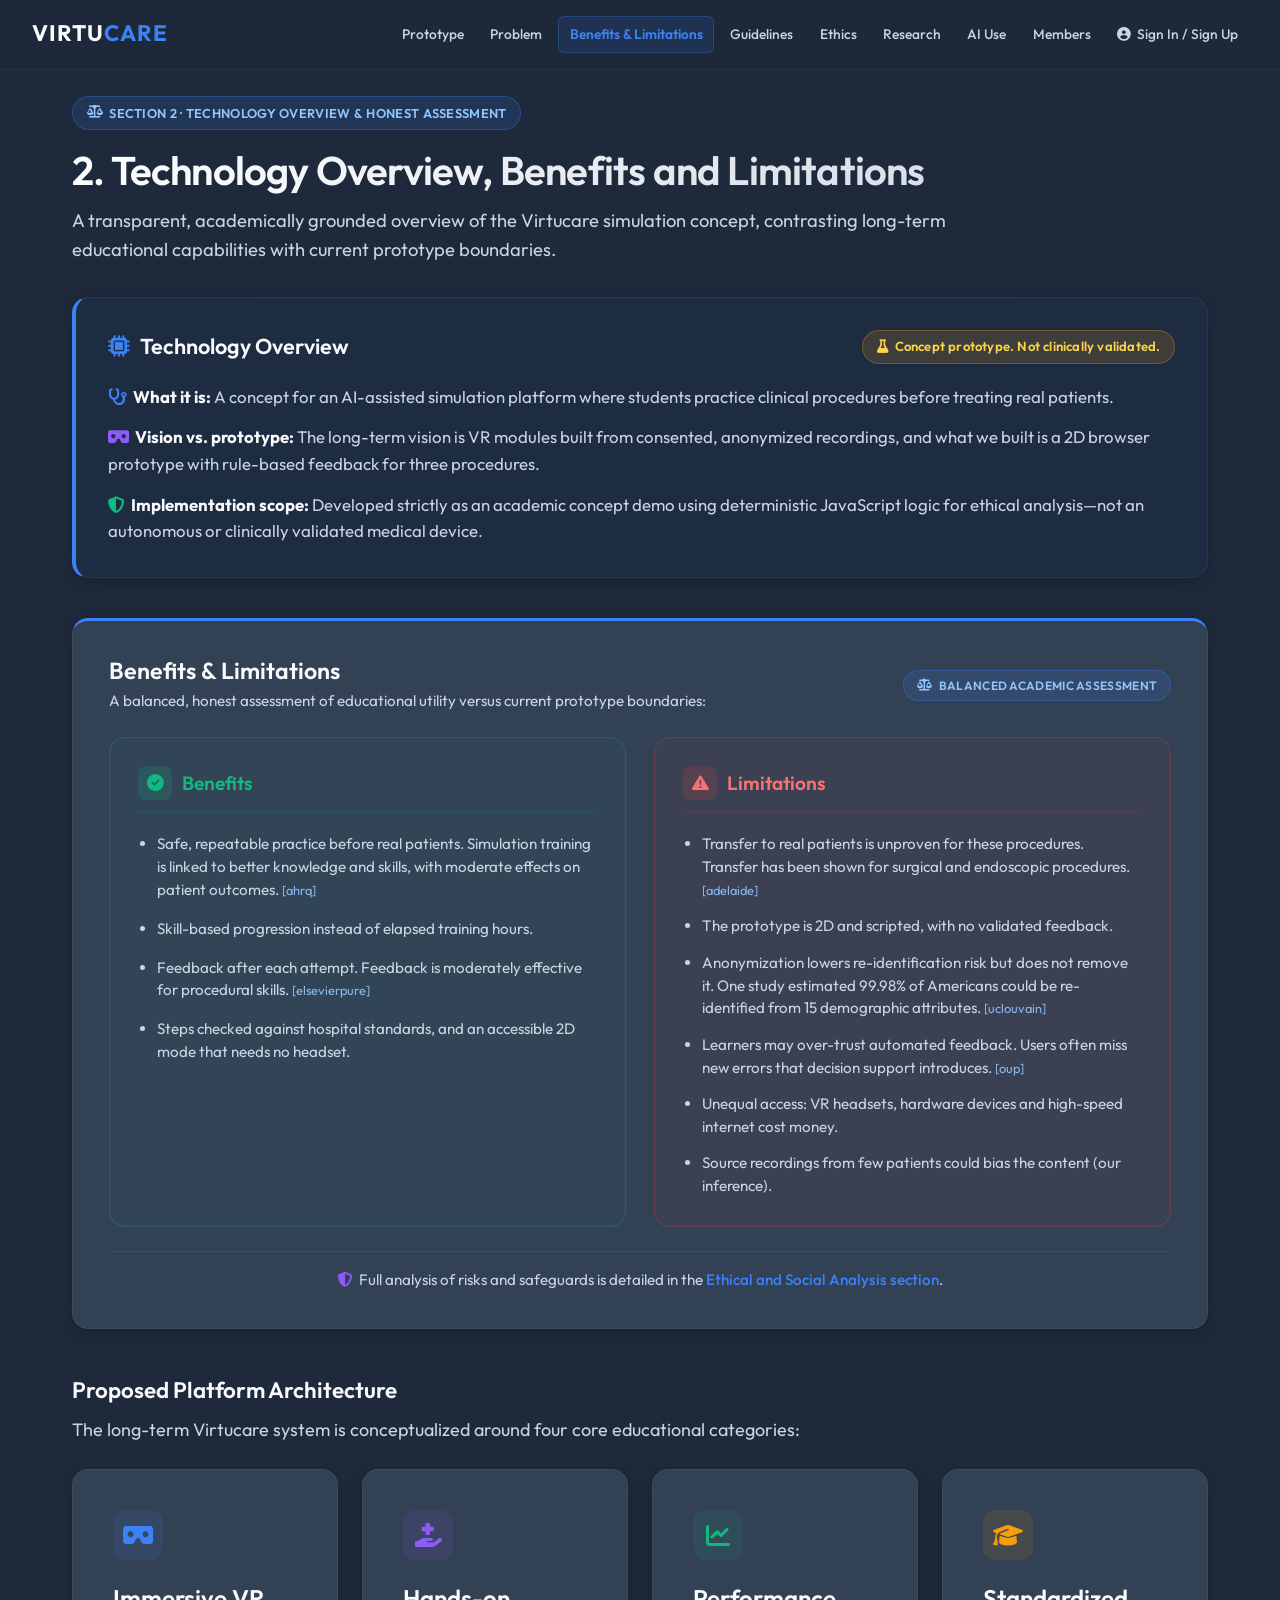
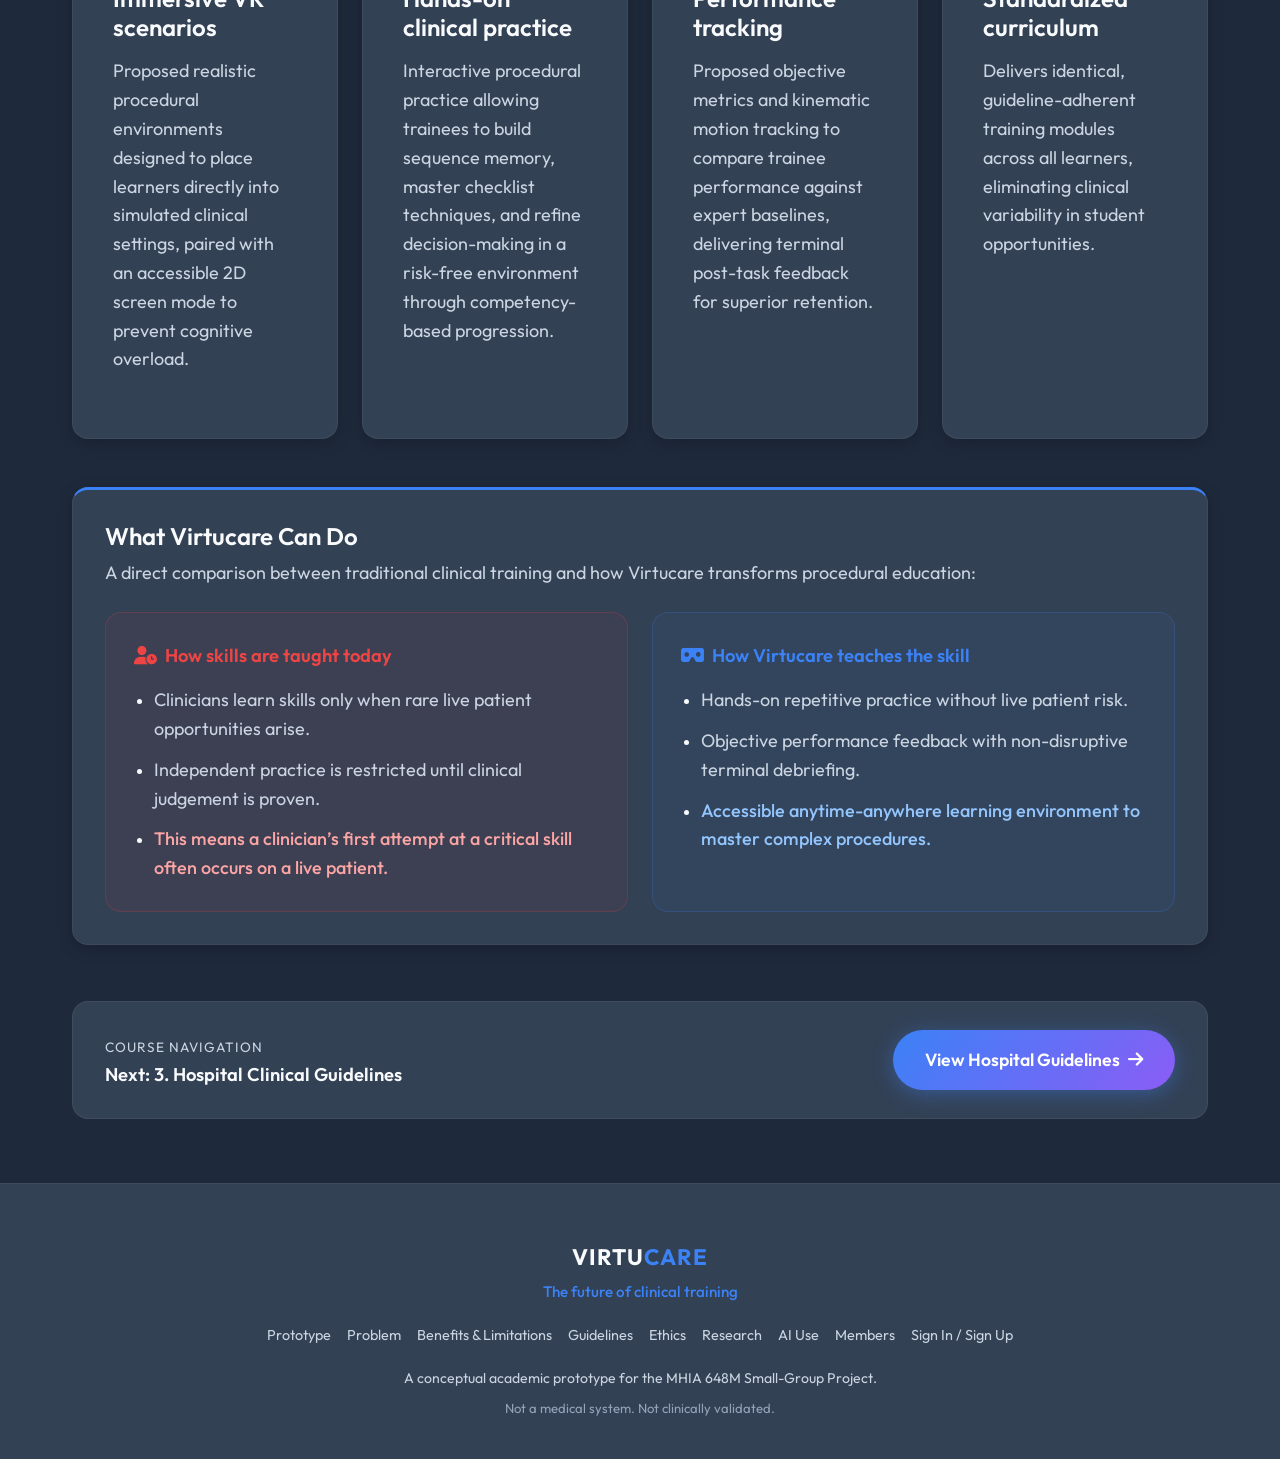
==== pages/benefits-limitations.html @ fcf89110 "update menu bar" ====
<!DOCTYPE html>
<html lang="en">
<head>
  <meta charset="utf-8">
  <meta name="viewport" content="width=device-width, initial-scale=1">
  <title>Benefits and Limitations | Virtucare</title>
  <meta name="description" content="A balanced, specific, and honest assessment of Virtucare's technology overview, benefits, and prototype limitations.">
  <link href="https://fonts.googleapis.com/css2?family=Outfit:wght@300;400;500;600;700&display=swap" rel="stylesheet">
  <link rel="stylesheet" href="https://cdnjs.cloudflare.com/ajax/libs/font-awesome/6.4.0/css/all.min.css">
  <link rel="stylesheet" href="../assets/css/premium.css">
  <link rel="stylesheet" href="../assets/css/app.css">
  <link rel="icon" type="image/svg+xml" href="../assets/img/favicon.svg">
</head>
<body data-page="benefits-limitations">
  <header id="site-header"></header>

  <main id="main">
    <div class="container section" style="padding-top: 6rem; min-height: 80vh;">
      <div style="margin-bottom: 2rem;">
        <span class="research-badge research-badge-blue" style="font-size: 0.8rem; padding: 0.35rem 0.85rem; margin-bottom: 1rem; display: inline-flex; align-items: center; gap: 0.4rem;">
          <i class="fas fa-balance-scale"></i> Section 2 · Technology Overview &amp; Honest Assessment
        </span>
        <h1 style="font-size: 2.5rem; margin-bottom: 0.75rem;">2. Technology Overview, Benefits and Limitations</h1>
        <p class="lede" style="color: var(--text-muted); font-size: 1.15rem; max-width: 900px; line-height: 1.6;">
          A transparent, academically grounded overview of the Virtucare simulation concept, contrasting long-term educational capabilities with current prototype boundaries.
        </p>
      </div>

      <!-- Technology Overview & Prototype Scope -->
      <div class="card" style="margin-bottom: 2.5rem; border-left: 4px solid var(--primary); background: rgba(59, 130, 246, 0.04); padding: 2rem;">
        <div style="display: flex; align-items: center; justify-content: space-between; flex-wrap: wrap; gap: 1rem; margin-bottom: 1.25rem;">
          <h3 style="margin: 0; font-size: 1.35rem; color: var(--text-main); display: flex; align-items: center; gap: 0.6rem;">
            <i class="fas fa-microchip" style="color: var(--primary);"></i> Technology Overview
          </h3>
          <span class="research-badge research-badge-amber" style="font-size: 0.82rem; padding: 0.35rem 0.85rem; text-transform: none; letter-spacing: 0.2px;">
            <i class="fas fa-flask"></i> Concept prototype. Not clinically validated.
          </span>
        </div>
        <div style="display: flex; flex-direction: column; gap: 0.85rem;">
          <p style="margin: 0; font-size: 1.05rem; line-height: 1.6;">
            <strong style="color: var(--text-main);"><i class="fas fa-stethoscope" style="color: var(--primary); margin-right: 0.4rem;"></i>What it is:</strong> A concept for an AI-assisted simulation platform where students practice clinical procedures before treating real patients.
          </p>
          <p style="margin: 0; font-size: 1.05rem; line-height: 1.6;">
            <strong style="color: var(--text-main);"><i class="fas fa-vr-cardboard" style="color: var(--secondary); margin-right: 0.4rem;"></i>Vision vs. prototype:</strong> The long-term vision is VR modules built from consented, anonymized recordings, and what we built is a 2D browser prototype with rule-based feedback for three procedures.
          </p>
          <p style="margin: 0; font-size: 1.05rem; line-height: 1.6;">
            <strong style="color: var(--text-main);"><i class="fas fa-shield-alt" style="color: var(--accent); margin-right: 0.4rem;"></i>Implementation scope:</strong> Developed strictly as an academic concept demo using deterministic JavaScript logic for ethical analysis—not an autonomous or clinically validated medical device.
          </p>
        </div>
      </div>

      <!-- Compact Benefits and Limitations Block -->
      <div id="proposal" class="card" style="margin-bottom: 3rem; border-top: 3px solid var(--primary); padding: 2.25rem;">
        <div style="display: flex; align-items: center; justify-content: space-between; flex-wrap: wrap; gap: 0.75rem; margin-bottom: 1.5rem;">
          <div>
            <h3 style="margin-bottom: 0.25rem; font-size: 1.45rem;">Benefits &amp; Limitations</h3>
            <p style="margin: 0; font-size: 0.95rem; color: var(--text-muted);">
              A balanced, honest assessment of educational utility versus current prototype boundaries:
            </p>
          </div>
          <span class="research-badge research-badge-blue" style="font-size: 0.75rem;">
            <i class="fas fa-balance-scale"></i> Balanced Academic Assessment
          </span>
        </div>

        <div class="grid-2" style="gap: 1.75rem; align-items: stretch;">
          <!-- Card A: Benefits (4 items) -->
          <div class="card" style="background: rgba(16, 185, 129, 0.04); border: 1px solid rgba(16, 185, 129, 0.25); border-radius: var(--radius); padding: 1.75rem; display: flex; flex-direction: column; justify-content: flex-start; height: 100%; box-shadow: none;">
            <div style="display: flex; align-items: center; gap: 0.6rem; margin-bottom: 1.25rem; border-bottom: 1px solid rgba(16, 185, 129, 0.15); padding-bottom: 0.75rem;">
              <div style="width: 34px; height: 34px; border-radius: 8px; background: rgba(16, 185, 129, 0.15); color: var(--accent); display: flex; align-items: center; justify-content: center; font-size: 1.05rem;">
                <i class="fas fa-check-circle"></i>
              </div>
              <h4 style="color: var(--accent); margin: 0; font-size: 1.2rem; font-weight: 600;">Benefits</h4>
            </div>
            <ul style="padding-left: 1.2rem; margin: 0; display: flex; flex-direction: column; gap: 1rem; flex-grow: 1;">
              <li style="color: var(--text-muted); font-size: 0.95rem; line-height: 1.5;">
                Safe, repeatable practice before real patients. Simulation training is linked to better knowledge and skills, with moderate effects on patient outcomes. <a href="https://psnet.ahrq.gov/issue/technology-enhanced-simulation-health-professions-education-systematic-review-and-meta" target="_blank" rel="noopener" class="source-tag-link" style="font-size: 0.8rem; color: #93c5fd; text-decoration: none !important;">[ahrq]</a>
              </li>
              <li style="color: var(--text-muted); font-size: 0.95rem; line-height: 1.5;">
                Skill-based progression instead of elapsed training hours.
              </li>
              <li style="color: var(--text-muted); font-size: 0.95rem; line-height: 1.5;">
                Feedback after each attempt. Feedback is moderately effective for procedural skills. <a href="https://mayoclinic.elsevierpure.com/en/publications/feedback-for-simulation-based-procedural-skills-training-a-meta-a/" target="_blank" rel="noopener" class="source-tag-link" style="font-size: 0.8rem; color: #93c5fd; text-decoration: none !important;">[elsevierpure]</a>
              </li>
              <li style="color: var(--text-muted); font-size: 0.95rem; line-height: 1.5;">
                Steps checked against hospital standards, and an accessible 2D mode that needs no headset.
              </li>
            </ul>
          </div>

          <!-- Card B: Limitations (6 items) -->
          <div class="card" style="background: rgba(239, 68, 68, 0.04); border: 1px solid rgba(239, 68, 68, 0.25); border-radius: var(--radius); padding: 1.75rem; display: flex; flex-direction: column; justify-content: flex-start; height: 100%; box-shadow: none;">
            <div style="display: flex; align-items: center; gap: 0.6rem; margin-bottom: 1.25rem; border-bottom: 1px solid rgba(239, 68, 68, 0.15); padding-bottom: 0.75rem;">
              <div style="width: 34px; height: 34px; border-radius: 8px; background: rgba(239, 68, 68, 0.15); color: #f87171; display: flex; align-items: center; justify-content: center; font-size: 1.05rem;">
                <i class="fas fa-exclamation-triangle"></i>
              </div>
              <h4 style="color: #f87171; margin: 0; font-size: 1.2rem; font-weight: 600;">Limitations</h4>
            </div>
            <ul style="padding-left: 1.2rem; margin: 0; display: flex; flex-direction: column; gap: 0.85rem; flex-grow: 1;">
              <li style="color: var(--text-muted); font-size: 0.95rem; line-height: 1.5;">
                Transfer to real patients is unproven for these procedures. Transfer has been shown for surgical and endoscopic procedures. <a href="https://digital.library.adelaide.edu.au/dspace/handle/2440/90789" target="_blank" rel="noopener" class="source-tag-link" style="font-size: 0.8rem; color: #93c5fd; text-decoration: none !important;">[adelaide]</a>
              </li>
              <li style="color: var(--text-muted); font-size: 0.95rem; line-height: 1.5;">
                The prototype is 2D and scripted, with no validated feedback.
              </li>
              <li style="color: var(--text-muted); font-size: 0.95rem; line-height: 1.5;">
                Anonymization lowers re-identification risk but does not remove it. One study estimated 99.98% of Americans could be re-identified from 15 demographic attributes. <a href="https://research.dial.uclouvain.be/handle/2078.5/254758" target="_blank" rel="noopener" class="source-tag-link" style="font-size: 0.8rem; color: #93c5fd; text-decoration: none !important;">[uclouvain]</a>
              </li>
              <li style="color: var(--text-muted); font-size: 0.95rem; line-height: 1.5;">
                Learners may over-trust automated feedback. Users often miss new errors that decision support introduces. <a href="https://academic.oup.com/jamia/article/19/1/121/732254" target="_blank" rel="noopener" class="source-tag-link" style="font-size: 0.8rem; color: #93c5fd; text-decoration: none !important;">[oup]</a>
              </li>
              <li style="color: var(--text-muted); font-size: 0.95rem; line-height: 1.5;">
                Unequal access: VR headsets, hardware devices and high-speed internet cost money.
              </li>
              <li style="color: var(--text-muted); font-size: 0.95rem; line-height: 1.5;">
                Source recordings from few patients could bias the content (our inference).
              </li>
            </ul>
          </div>
        </div>

        <div style="text-align: center; margin-top: 1.5rem; padding-top: 1rem; border-top: 1px solid rgba(255,255,255,0.06); font-size: 0.95rem; color: var(--text-muted);">
          <i class="fas fa-shield-alt" style="color: var(--secondary); margin-right: 0.4rem;"></i>Full analysis of risks and safeguards is detailed in the <a href="ethics.html" style="color: var(--primary); text-decoration: none !important; font-weight: 500;">Ethical and Social Analysis section</a>.
        </div>
      </div>

      <!-- Long-term Platform Architecture -->
      <h3 style="margin-bottom: 0.75rem; font-size: 1.4rem;">Proposed Platform Architecture</h3>
      <p style="color: var(--text-muted); margin-bottom: 1.5rem;">The long-term Virtucare system is conceptualized around four core educational categories:</p>

      <div class="grid-4" style="gap: 1.5rem; margin-bottom: 3rem;">
        <div class="card">
          <div class="card-icon" style="color: var(--primary); background: rgba(59, 130, 246, 0.1);"><i class="fas fa-vr-cardboard"></i></div>
          <h3>Immersive VR scenarios</h3>
          <p>Proposed realistic procedural environments designed to place learners directly into simulated clinical settings, paired with an accessible 2D screen mode to prevent cognitive overload.</p>
        </div>
        <div class="card">
          <div class="card-icon" style="color: var(--secondary); background: rgba(139, 92, 246, 0.1);"><i class="fas fa-hand-holding-medical"></i></div>
          <h3>Hands-on clinical practice</h3>
          <p>Interactive procedural practice allowing trainees to build sequence memory, master checklist techniques, and refine decision-making in a risk-free environment through competency-based progression.</p>
        </div>
        <div class="card">
          <div class="card-icon" style="color: var(--accent); background: rgba(16, 185, 129, 0.1);"><i class="fas fa-chart-line"></i></div>
          <h3>Performance tracking</h3>
          <p>Proposed objective metrics and kinematic motion tracking to compare trainee performance against expert baselines, delivering terminal post-task feedback for superior retention.</p>
        </div>
        <div class="card">
          <div class="card-icon" style="color: #f59e0b; background: rgba(245, 158, 11, 0.1);"><i class="fas fa-graduation-cap"></i></div>
          <h3>Standardized curriculum</h3>
          <p>Delivers identical, guideline-adherent training modules across all learners, eliminating clinical variability in student opportunities.</p>
        </div>
      </div>

      <!-- Traditional Training vs. Virtucare Comparison -->
      <div class="card" style="border-top: 3px solid var(--primary); padding: 2rem;">
        <h3 style="margin-bottom: 0.5rem;">What Virtucare Can Do</h3>
        <p style="color: var(--text-muted); margin-bottom: 1.5rem;">A direct comparison between traditional clinical training and how Virtucare transforms procedural education:</p>
        <div class="grid-2" style="gap: 1.5rem;">
          <div style="background: rgba(239, 68, 68, 0.05); padding: 1.75rem; border-radius: var(--radius); border: 1px solid rgba(239, 68, 68, 0.2);">
            <p style="color: var(--danger); font-weight: 600; font-size: 1.15rem; margin-bottom: 1rem;"><i class="fas fa-user-clock" style="margin-right: 0.5rem;"></i>How skills are taught today</p>
            <ul style="padding-left: 1.25rem; display: flex; flex-direction: column; gap: 0.75rem;">
              <li><p style="margin: 0;">Clinicians learn skills only when rare live patient opportunities arise.</p></li>
              <li><p style="margin: 0;">Independent practice is restricted until clinical judgement is proven.</p></li>
              <li><p style="margin: 0; color: #fca5a5; font-weight: 500;">This means a clinician’s first attempt at a critical skill often occurs on a live patient.</p></li>
            </ul>
          </div>
          <div style="background: rgba(59, 130, 246, 0.05); padding: 1.75rem; border-radius: var(--radius); border: 1px solid rgba(59, 130, 246, 0.2);">
            <p style="color: var(--primary); font-weight: 600; font-size: 1.15rem; margin-bottom: 1rem;"><i class="fas fa-vr-cardboard" style="margin-right: 0.5rem;"></i>How Virtucare teaches the skill</p>
            <ul style="padding-left: 1.25rem; display: flex; flex-direction: column; gap: 0.75rem;">
              <li><p style="margin: 0;">Hands-on repetitive practice without live patient risk.</p></li>
              <li><p style="margin: 0;">Objective performance feedback with non-disruptive terminal debriefing.</p></li>
              <li><p style="margin: 0; color: #93c5fd; font-weight: 500;">Accessible anytime-anywhere learning environment to master complex procedures.</p></li>
            </ul>
          </div>
        </div>
      </div>

      <!-- Navigation to Next Section -->
      <div style="margin-top: 3.5rem; display: flex; justify-content: space-between; align-items: center; flex-wrap: wrap; gap: 1rem; padding: 1.75rem 2rem; background: var(--surface-color); border: 1px solid rgba(255,255,255,0.06); border-radius: var(--radius);">
        <div>
          <span style="font-size: 0.85rem; color: var(--text-muted); text-transform: uppercase; letter-spacing: 1px;">Course Navigation</span>
          <h4 style="margin: 0.25rem 0 0 0; font-size: 1.15rem;">Next: 3. Hospital Clinical Guidelines</h4>
        </div>
        <a href="guidelines.html" class="btn btn-primary" style="display: inline-flex; align-items: center; gap: 0.5rem;">
          View Hospital Guidelines <i class="fas fa-arrow-right"></i>
        </a>
      </div>
    </div>
  </main>

  <footer id="site-footer"></footer>
  <script src="../assets/js/main.js"></script>
</body>
</html>
---- assets/css/premium.css ----
@import url('https://fonts.googleapis.com/css2?family=Outfit:wght@300;400;500;600;700&display=swap');

:root {
  --bg-color: #1e293b;
  --surface-color: #334155;
  --surface-hover: #475569;
  --text-main: #f8fafc;
  --text-muted: #cbd5e1;
  --primary: #3b82f6;
  --primary-glow: rgba(59, 130, 246, 0.4);
  --secondary: #8b5cf6;
  --accent: #10b981;
  --danger: #ef4444;
  --nav-bg: rgba(30, 41, 59, 0.85);
  --radius: 16px;
  --transition: all 0.3s cubic-bezier(0.4, 0, 0.2, 1);
}

* {
  box-sizing: border-box;
  margin: 0;
  padding: 0;
}

html {
  font-family: 'Outfit', sans-serif;
  background-color: var(--bg-color);
  color: var(--text-main);
}

body {
  line-height: 1.6;
  overflow-x: hidden;
}

/* Typography */
h1, h2, h3, h4 {
  line-height: 1.2;
  font-weight: 600;
  margin-bottom: 1rem;
}

h1 {
  font-size: clamp(2.5rem, 6vw, 4.5rem);
  background: linear-gradient(135deg, #fff 0%, var(--text-muted) 100%);
  -webkit-background-clip: text;
  background-clip: text;
  -webkit-text-fill-color: transparent;
  letter-spacing: -0.02em;
}

h2 {
  font-size: clamp(2rem, 4vw, 3rem);
  margin-bottom: 2rem;
  color: var(--text-main);
}

h3 {
  font-size: 1.5rem;
  color: var(--text-main);
}

p {
  color: var(--text-muted);
  font-size: 1.125rem;
  margin-bottom: 1.5rem;
}

a {
  color: var(--primary);
  text-decoration: none;
  transition: var(--transition);
}

a:hover {
  color: #60a5fa;
}

/* Layout */
.container {
  max-width: 1200px;
  margin: 0 auto;
  padding: 0 2rem;
}

section {
  padding: 6rem 0;
  position: relative;
  scroll-margin-top: 80px;
}

/* Navbar */
.navbar {
  position: fixed;
  top: 0;
  width: 100%;
  background: var(--nav-bg);
  backdrop-filter: blur(12px);
  -webkit-backdrop-filter: blur(12px);
  border-bottom: 1px solid rgba(255,255,255,0.05);
  z-index: 1000;
  padding: 1rem 0;
}

.navbar .container {
  display: flex;
  justify-content: space-between;
  align-items: center;
  max-width: 1360px;
  gap: 1.25rem;
}

.logo {
  font-size: 1.4rem;
  font-weight: 700;
  color: var(--text-main);
  letter-spacing: 1px;
  white-space: nowrap;
  flex-shrink: 0;
}

.logo span {
  color: var(--primary);
}

.nav-links {
  display: flex;
  align-items: center;
  gap: 0.35rem;
  flex-wrap: nowrap;
  overflow-x: auto;
  white-space: nowrap;
  scrollbar-width: none;
  -webkit-overflow-scrolling: touch;
}

.nav-links::-webkit-scrollbar {
  display: none;
}

.nav-links a {
  color: var(--text-muted);
  font-weight: 500;
  font-size: 0.86rem;
  padding: 0.4rem 0.65rem;
  border-radius: 6px;
  text-decoration: none;
  transition: var(--transition);
  white-space: nowrap;
  flex-shrink: 0;
}

.nav-links a:hover {
  color: var(--text-main);
  background: rgba(255,255,255,0.06);
}

.nav-links a.active {
  color: var(--primary);
  background: rgba(59, 130, 246, 0.12);
  border: 1px solid rgba(59, 130, 246, 0.25);
  font-weight: 600;
}

/* Hero Section */
@keyframes float1 {
  0%, 100% { transform: translate3d(0, 0, 0) scale(1); }
  33% { transform: translate3d(200px, -150px, 0) scale(1.3); }
  66% { transform: translate3d(-150px, 200px, 0) scale(0.8); }
}

@keyframes float2 {
  0%, 100% { transform: translate3d(0, 0, 0) scale(1); }
  33% { transform: translate3d(-200px, 200px, 0) scale(1.4); }
  66% { transform: translate3d(200px, -150px, 0) scale(0.7); }
}

@keyframes pulseBg {
  0%, 100% { opacity: 0.2; transform: translate(-50%, -50%) scale(1); }
  50% { opacity: 0.6; transform: translate(-50%, -50%) scale(1.5); }
}

.hero {
  min-height: 100vh;
  display: flex;
  align-items: center;
  position: relative;
  padding-top: 80px;
  overflow: hidden;
  background: radial-gradient(circle at center, rgba(59, 130, 246, 0.05) 0%, transparent 60%);
}

.hero::before {
  content: '';
  position: absolute;
  width: 50vw;
  height: 50vw;
  background: var(--primary);
  filter: blur(100px);
  opacity: 0.5;
  top: -10%;
  right: -10%;
  border-radius: 50%;
  z-index: -1;
  animation: float1 8s ease-in-out infinite;
}

.hero::after {
  content: '';
  position: absolute;
  width: 45vw;
  height: 45vw;
  background: var(--secondary);
  filter: blur(100px);
  opacity: 0.4;
  bottom: -10%;
  left: -10%;
  border-radius: 50%;
  z-index: -1;
  animation: float2 10s ease-in-out infinite;
}

/* Optional 3rd orb for extra motion */
.hero-content::before {
  content: '';
  position: absolute;
  width: 30vw;
  height: 30vw;
  background: var(--accent);
  filter: blur(100px);
  opacity: 0.15;
  top: 50%;
  left: 50%;
  transform: translate(-50%, -50%);
  border-radius: 50%;
  z-index: -1;
  animation: pulseBg 10s ease-in-out infinite;
}

.hero-content {
  max-width: 800px;
  position: relative;
  z-index: 1;
}

.hero p.lede {
  font-size: 1.25rem;
  max-width: 600px;
  margin-bottom: 2.5rem;
}

/* Buttons */
.btn {
  display: inline-flex;
  align-items: center;
  justify-content: center;
  padding: 1rem 2rem;
  border-radius: 30px;
  font-weight: 600;
  font-size: 1.1rem;
  cursor: pointer;
  transition: var(--transition);
  border: none;
}

.btn-primary {
  background: linear-gradient(135deg, var(--primary), var(--secondary));
  color: #fff;
  box-shadow: 0 4px 20px var(--primary-glow);
}

.btn-primary:hover {
  transform: translateY(-2px);
  box-shadow: 0 8px 25px var(--primary-glow);
  color: #fff;
}

.btn-secondary {
  background: rgba(255,255,255,0.05);
  color: #fff;
  border: 1px solid rgba(255,255,255,0.1);
  margin-left: 1rem;
}

.btn-secondary:hover {
  background: rgba(255,255,255,0.1);
  color: #fff;
}

/* Grid Layouts */
.grid-2 {
  display: grid;
  grid-template-columns: repeat(auto-fit, minmax(300px, 1fr));
  gap: 2rem;
}

.grid-3 {
  display: grid;
  grid-template-columns: repeat(auto-fit, minmax(250px, 1fr));
  gap: 2rem;
}

.grid-4 {
  display: grid;
  grid-template-columns: repeat(auto-fit, minmax(240px, 1fr));
  gap: 1.5rem;
}

/* Cards */
.card {
  background: var(--surface-color);
  border: 1px solid rgba(255,255,255,0.05);
  border-radius: var(--radius);
  padding: 2.5rem;
  transition: var(--transition);
  position: relative;
  overflow: hidden;
  box-shadow: 0 4px 15px rgba(0,0,0,0.2);
}

.card:hover {
  transform: translateY(-5px);
  background: var(--surface-hover);
  border-color: rgba(255,255,255,0.1);
  box-shadow: 0 12px 30px rgba(0,0,0,0.3);
}

.card-icon {
  width: 50px;
  height: 50px;
  border-radius: 12px;
  background: rgba(59, 130, 246, 0.1);
  color: var(--primary);
  display: flex;
  align-items: center;
  justify-content: center;
  font-size: 1.5rem;
  margin-bottom: 1.5rem;
}

/* Ethics & Social Implications specifically */
.ethics-card {
  border-top: 4px solid var(--secondary);
}

.social-card {
  border-top: 4px solid var(--accent);
}

/* Clinical Guidelines Panel */
.guideline-tabs { display: flex; gap: 0.5rem; margin-bottom: 1.5rem; flex-wrap: wrap; }
.guideline-tab { padding: 0.6rem 1.25rem; border-radius: 99px; background: rgba(255,255,255,0.05); color: var(--text-muted); border: 1px solid rgba(255,255,255,0.1); cursor: pointer; font-size: 0.95rem; font-weight: 500; font-family: inherit; transition: var(--transition); }
.guideline-tab:hover { background: rgba(255,255,255,0.12); color: var(--text-main); }
.guideline-tab.active { background: var(--primary); color: #fff; border-color: var(--primary); box-shadow: 0 0 15px var(--primary-glow); }
.guideline-content { background: rgba(255,255,255,0.02); border: 1px solid rgba(255,255,255,0.08); border-radius: var(--radius); padding: 2rem; }
.guideline-badge-gap { background: rgba(239, 68, 68, 0.12); color: #fca5a5; padding: 0.85rem 1.25rem; border-radius: 8px; border-left: 3px solid var(--danger); font-size: 0.95rem; margin-bottom: 1.5rem; }
.guideline-badge-verify { background: rgba(16, 185, 129, 0.12); color: #6ee7b7; padding: 0.85rem 1.25rem; border-radius: 8px; border-left: 3px solid var(--accent); font-size: 0.95rem; margin-top: 1.5rem; }
.checklist-item { display: flex; align-items: flex-start; gap: 0.75rem; margin-bottom: 0.6rem; font-size: 1rem; color: var(--text-main); }
.checklist-item i { color: var(--accent); margin-top: 0.25rem; }

/* Footer */
footer {
  background: var(--surface-color);
  padding: 4rem 0 2rem;
  text-align: center;
  border-top: 1px solid rgba(255,255,255,0.05);
}

.team-members {
  margin: 3rem 0;
  padding: 2rem 0;
  border-top: 1px solid rgba(255,255,255,0.05);
  border-bottom: 1px solid rgba(255,255,255,0.05);
}

.team-members h4 {
  margin-bottom: 2rem;
  color: var(--primary);
  font-size: 1.2rem;
  text-transform: uppercase;
  letter-spacing: 2px;
}

.team-grid {
  display: flex;
  justify-content: center;
  flex-wrap: wrap;
  gap: 2.5rem;
}

.team-member {
  display: flex;
  flex-direction: column;
  align-items: center;
  gap: 0.6rem;
  max-width: 240px;
  text-align: center;
}

.member-name {
  font-weight: 600;
  font-size: 1.15rem;
  color: var(--text-color);
}

.member-role {
  font-size: 0.8rem;
  color: var(--primary);
  background: rgba(30, 144, 255, 0.1);
  border: 1px solid rgba(30, 144, 255, 0.25);
  padding: 0.25rem 0.75rem;
  border-radius: 20px;
  font-weight: 500;
  letter-spacing: 0.01em;
}

.member-desc {
  font-size: 0.85rem;
  color: var(--text-muted);
  line-height: 1.5;
  margin: 0;
}

.disclaimer {
  margin-top: 2rem;
  font-size: 0.9rem;
  color: var(--text-muted);
}

.placeholder-text {
  color: var(--primary);
  font-style: italic;
  font-size: 0.9em;
}

/* In-text superscript citation numbers */
.cite-num {
  display: inline-block;
  color: #60a5fa;
  font-size: 0.76rem;
  font-weight: 600;
  line-height: 0;
  vertical-align: super;
  text-decoration: none;
  padding: 0 0.15rem;
  cursor: pointer;
  transition: var(--transition);
  user-select: none;
}
.cite-num sup {
  font-size: inherit;
  font-family: inherit;
  font-weight: inherit;
}
.cite-num:hover {
  color: #93c5fd;
  text-shadow: 0 0 8px rgba(96, 165, 250, 0.7);
  transform: translateY(-1.5px);
}

/* In-text citation links legacy */
.cite-ref {
  display: inline-block;
  color: #60a5fa;
  font-weight: 500;
  text-decoration: none;
  border-bottom: 1px dotted rgba(96, 165, 250, 0.6);
  padding: 0 2px;
  transition: var(--transition);
}
.cite-ref:hover {
  color: #93c5fd;
  border-bottom-style: solid;
  text-shadow: 0 0 8px rgba(59, 130, 246, 0.4);
}

/* Research Literature Cards & Filters */
.research-filters {
  display: flex;
  gap: 0.5rem;
  flex-wrap: wrap;
  margin-bottom: 2rem;
}
.research-filter-btn {
  padding: 0.55rem 1.15rem;
  border-radius: 99px;
  background: rgba(255, 255, 255, 0.04);
  color: var(--text-muted);
  border: 1px solid rgba(255, 255, 255, 0.09);
  cursor: pointer;
  font-size: 0.9rem;
  font-weight: 500;
  font-family: inherit;
  transition: var(--transition);
}
.research-filter-btn:hover {
  background: rgba(255, 255, 255, 0.1);
  color: var(--text-main);
}
.research-filter-btn.active {
  background: var(--primary);
  color: #fff;
  border-color: var(--primary);
  box-shadow: 0 0 14px var(--primary-glow);
}

.research-card {
  background: var(--surface-color);
  border: 1px solid rgba(255, 255, 255, 0.08);
  border-radius: var(--radius);
  padding: 1.75rem;
  transition: var(--transition);
  display: flex;
  flex-direction: column;
  justify-content: space-between;
}
.research-card:hover {
  transform: translateY(-4px);
  border-color: rgba(59, 130, 246, 0.35);
  box-shadow: 0 12px 28px rgba(0, 0, 0, 0.3);
}

.research-card-header {
  display: flex;
  justify-content: space-between;
  align-items: flex-start;
  gap: 1rem;
  margin-bottom: 1rem;
  flex-wrap: wrap;
}
.research-badge {
  display: inline-flex;
  align-items: center;
  gap: 0.4rem;
  padding: 0.3rem 0.8rem;
  border-radius: 20px;
  font-size: 0.78rem;
  font-weight: 600;
  letter-spacing: 0.3px;
  text-transform: uppercase;
}
.research-badge-blue {
  background: rgba(59, 130, 246, 0.15);
  color: #93c5fd;
  border: 1px solid rgba(59, 130, 246, 0.3);
}
.research-badge-purple {
  background: rgba(139, 92, 246, 0.15);
  color: #c4b5fd;
  border: 1px solid rgba(139, 92, 246, 0.3);
}
.research-badge-green {
  background: rgba(16, 185, 129, 0.15);
  color: #6ee7b7;
  border: 1px solid rgba(16, 185, 129, 0.3);
}
.research-badge-amber {
  background: rgba(245, 158, 11, 0.15);
  color: #fcd34d;
  border: 1px solid rgba(245, 158, 11, 0.3);
}
.research-badge-red {
  background: rgba(239, 68, 68, 0.15);
  color: #fca5a5;
  border: 1px solid rgba(239, 68, 68, 0.3);
}

.research-title {
  font-size: 1.15rem;
  font-weight: 600;
  color: var(--text-main);
  margin-bottom: 0.4rem;
  line-height: 1.35;
}
.research-citation {
  font-size: 0.88rem;
  color: var(--primary);
  margin-bottom: 0.85rem;
  font-style: italic;
  display: block;
}
.research-purpose {
  font-size: 0.88rem;
  background: rgba(255, 255, 255, 0.03);
  border-left: 3px solid var(--primary);
  padding: 0.6rem 0.85rem;
  border-radius: 4px;
  margin-bottom: 1rem;
  color: var(--text-muted);
}
.research-findings-list {
  padding-left: 1.25rem;
  margin-bottom: 1.25rem;
  font-size: 0.95rem;
  color: var(--text-muted);
}
.research-findings-list li {
  margin-bottom: 0.45rem;
}
.research-implication {
  background: rgba(16, 185, 129, 0.08);
  border: 1px solid rgba(16, 185, 129, 0.2);
  border-radius: 8px;
  padding: 0.85rem 1rem;
  font-size: 0.9rem;
  color: #a7f3d0;
  margin-top: 1rem;
}
.research-link {
  display: inline-flex;
  align-items: center;
  gap: 0.4rem;
  margin-top: 1rem;
  font-size: 0.9rem;
  font-weight: 500;
  color: var(--primary);
}
.research-link:hover {
  text-decoration: underline;
  color: #93c5fd;
}

/* Explore More Research Trigger */
.explore-toggle-wrap {
  text-align: center;
  margin: 2.5rem 0 1.5rem;
}
.explore-toggle-btn {
  display: inline-flex;
  align-items: center;
  gap: 0.6rem;
  padding: 0.85rem 1.85rem;
  border-radius: 99px;
  background: rgba(59, 130, 246, 0.12);
  color: var(--primary);
  border: 1px solid rgba(59, 130, 246, 0.35);
  font-size: 1rem;
  font-weight: 600;
  cursor: pointer;
  font-family: inherit;
  transition: var(--transition);
}
.explore-toggle-btn:hover {
  background: rgba(59, 130, 246, 0.22);
  color: #93c5fd;
  border-color: var(--primary);
  box-shadow: 0 0 16px var(--primary-glow);
}
.explore-toggle-btn i {
  transition: transform 0.3s ease;
}
.explore-toggle-btn.expanded i {
  transform: rotate(180deg);
}

.explore-more-pane {
  display: none;
  animation: fadeIn 0.4s ease forwards;
}
.explore-more-pane.open {
  display: grid;
}
@keyframes fadeIn {
  from { opacity: 0; transform: translateY(10px); }
  to { opacity: 1; transform: translateY(0); }
}

/* Formal Bibliography Dropdown */
.biblio-dropdown {
  background: rgba(255, 255, 255, 0.02);
  border: 1px solid rgba(255, 255, 255, 0.08);
  border-radius: var(--radius);
  margin-top: 3rem;
  overflow: hidden;
  transition: var(--transition);
}
.biblio-dropdown:hover {
  border-color: rgba(59, 130, 246, 0.35);
  box-shadow: 0 4px 20px rgba(0, 0, 0, 0.25);
}
.biblio-toggle-btn {
  width: 100%;
  display: flex;
  align-items: center;
  justify-content: space-between;
  gap: 1rem;
  padding: 1.25rem 1.75rem;
  background: transparent;
  border: none;
  color: var(--text);
  cursor: pointer;
  font-family: inherit;
  text-align: left;
  transition: background 0.2s ease;
}
.biblio-toggle-btn:hover {
  background: rgba(255, 255, 255, 0.03);
}
.biblio-toggle-left {
  display: flex;
  align-items: center;
  gap: 0.75rem;
  flex-wrap: wrap;
}
.biblio-toggle-left h3 {
  margin: 0;
  color: var(--primary);
  font-size: 1.15rem;
  font-weight: 600;
}
.biblio-toggle-right {
  display: flex;
  align-items: center;
  gap: 0.6rem;
  color: var(--text-muted);
  font-size: 0.9rem;
  white-space: nowrap;
}
.biblio-arrow {
  transition: transform 0.3s ease;
  color: var(--primary);
}
.biblio-toggle-btn.expanded .biblio-arrow {
  transform: rotate(180deg);
}
.biblio-pane {
  display: none;
  padding: 1.25rem 1.75rem 1.75rem;
  border-top: 1px solid rgba(255, 255, 255, 0.06);
  animation: fadeIn 0.35s ease forwards;
}
.biblio-pane.open {
  display: block;
}
.biblio-item {
  display: flex;
  align-items: flex-start;
  gap: 0.85rem;
  margin-bottom: 0.85rem;
  font-size: 0.93rem;
  line-height: 1.65;
  color: var(--text-muted);
  padding: 0.75rem 1rem;
  border-radius: var(--radius-sm);
  background: rgba(255, 255, 255, 0.015);
  border: 1px solid rgba(255, 255, 255, 0.04);
  transition: all 0.35s ease;
}
.biblio-item:hover {
  background: rgba(255, 255, 255, 0.03);
  border-color: rgba(255, 255, 255, 0.08);
}
.biblio-item.highlight,
.biblio-item:target {
  background: rgba(59, 130, 246, 0.12);
  border-color: rgba(59, 130, 246, 0.45);
  box-shadow: 0 0 15px rgba(59, 130, 246, 0.2);
}
.biblio-num {
  display: inline-flex;
  align-items: center;
  justify-content: center;
  min-width: 2.4rem;
  height: 1.65rem;
  padding: 0 0.45rem;
  border-radius: 4px;
  background: rgba(59, 130, 246, 0.15);
  color: #60a5fa;
  font-weight: 700;
  font-size: 0.85rem;
  margin-top: 0.1rem;
  flex-shrink: 0;
  letter-spacing: -0.02em;
}
.biblio-text {
  flex: 1;
}
.biblio-meta-badge {
  display: inline-flex;
  align-items: center;
  gap: 0.3rem;
  padding: 0.15rem 0.5rem;
  background: rgba(255, 255, 255, 0.04);
  border: 1px solid rgba(255, 255, 255, 0.08);
  border-radius: 4px;
  font-size: 0.8rem;
  color: #94a3b8;
  margin-top: 0.35rem;
}
.ref-card-num {
  display: inline-flex;
  align-items: center;
  justify-content: center;
  font-size: 0.82rem;
  font-weight: 700;
  color: #60a5fa;
  background: rgba(59, 130, 246, 0.15);
  padding: 0.2rem 0.55rem;
  border-radius: 4px;
  border: 1px solid rgba(59, 130, 246, 0.3);
  margin-right: 0.4rem;
  vertical-align: middle;
}

/* Prototype Flow Steps */
.flow-steps {
  display: flex;
  flex-direction: column;
  align-items: center;
  gap: 0;
  max-width: 700px;
  margin: 0 auto;
}

.flow-step {
  width: 100%;
  position: relative;
  padding-left: 5rem;
  text-align: left;
}

.flow-step-number {
  position: absolute;
  top: 1.5rem;
  left: 1.5rem;
  font-size: 2rem;
  font-weight: 700;
  color: var(--primary);
  opacity: 0.25;
  line-height: 1;
}

.flow-badge {
  display: inline-block;
  margin-top: 1rem;
  padding: 0.3rem 1rem;
  border-radius: 20px;
  font-size: 0.8rem;
  font-weight: 600;
  color: var(--primary);
  background: rgba(var(--primary-rgb, 99, 102, 241), 0.08);
  border: 1px solid rgba(var(--primary-rgb, 99, 102, 241), 0.2);
  letter-spacing: 0.5px;
}

.flow-arrow {
  font-size: 1.25rem;
  color: var(--primary);
  opacity: 0.4;
  padding: 0.5rem 0;
}

/* Video Demo Dropdown */
.video-demo-dropdown {
  background: var(--surface-color);
  border: 1px solid rgba(255, 255, 255, 0.08);
  border-top: 3px solid var(--primary);
  border-radius: var(--radius);
  margin-bottom: 2rem;
  overflow: hidden;
  box-shadow: 0 8px 24px rgba(0, 0, 0, 0.25);
  transition: var(--transition);
}
.video-demo-dropdown:hover {
  border-color: rgba(59, 130, 246, 0.35);
  box-shadow: 0 10px 30px rgba(0, 0, 0, 0.35);
}
.video-toggle-btn {
  width: 100%;
  display: flex;
  align-items: center;
  justify-content: space-between;
  gap: 1rem;
  padding: 1.15rem 1.5rem;
  background: transparent;
  border: none;
  color: var(--text-main);
  cursor: pointer;
  font-family: inherit;
  text-align: left;
  transition: background 0.2s ease;
}
.video-toggle-btn:hover {
  background: rgba(255, 255, 255, 0.03);
}
.video-toggle-left {
  display: flex;
  align-items: center;
  gap: 0.75rem;
  flex-wrap: wrap;
}
.video-toggle-left h2 {
  margin: 0;
  font-size: 1.15rem;
  font-weight: 600;
  color: var(--text-main);
  display: flex;
  align-items: center;
  gap: 0.5rem;
}
.video-toggle-right {
  display: flex;
  align-items: center;
  gap: 0.6rem;
  color: var(--text-muted);
  font-size: 0.88rem;
  white-space: nowrap;
}
.video-toggle-arrow {
  color: var(--primary);
  font-size: 1rem;
  transition: transform 0.3s ease;
}
.video-toggle-btn.expanded .video-toggle-arrow {
  transform: rotate(180deg);
}
.video-pane {
  display: none;
  padding: 1.25rem 1.5rem 1.75rem;
  border-top: 1px solid rgba(255, 255, 255, 0.06);
  animation: fadeIn 0.35s ease forwards;
}
.video-pane.open {
  display: block;
}

/* AI Disclosure & Column Layout */
.ai-disclosure-banner {
  background: rgba(139, 92, 246, 0.08);
  border: 1px solid rgba(139, 92, 246, 0.25);
  border-left: 4px solid var(--secondary);
  border-radius: var(--radius);
  padding: 1.5rem 1.75rem;
  margin-bottom: 2rem;
}
.ai-disclosure-banner p {
  margin-bottom: 0.5rem;
  font-size: 1.05rem;
  color: var(--text-main);
  line-height: 1.6;
}
.ai-disclosure-banner p:last-child {
  margin-bottom: 0;
}

.ai-pillars-grid {
  display: grid;
  grid-template-columns: repeat(3, 1fr);
  gap: 1.25rem;
  margin: 1.5rem 0 2.5rem;
}
.ai-pillar-card {
  background: var(--surface-color);
  border: 1px solid rgba(255, 255, 255, 0.07);
  border-radius: var(--radius);
  padding: 1.35rem 1.5rem;
  border-top: 3px solid var(--primary);
  transition: var(--transition);
}
.ai-pillar-card:hover {
  transform: translateY(-2px);
  border-color: rgba(59, 130, 246, 0.4);
}
.ai-pillar-card h4 {
  font-size: 1.05rem;
  color: var(--text-main);
  margin-bottom: 0.6rem;
  display: flex;
  align-items: center;
  gap: 0.5rem;
}
.ai-pillar-card p {
  font-size: 0.92rem;
  color: var(--text-muted);
  line-height: 1.5;
  margin: 0;
}

.ai-meta-pills {
  display: flex;
  gap: 0.5rem;
  flex-wrap: wrap;
}
.ai-badge {
  display: inline-flex;
  align-items: center;
  gap: 0.35rem;
  padding: 0.25rem 0.65rem;
  border-radius: 99px;
  font-size: 0.78rem;
  font-weight: 600;
  letter-spacing: 0.3px;
}
.ai-badge-purple { background: rgba(139, 92, 246, 0.15); color: #c4b5fd; border: 1px solid rgba(139, 92, 246, 0.3); }
.ai-badge-blue { background: rgba(59, 130, 246, 0.15); color: #93c5fd; border: 1px solid rgba(59, 130, 246, 0.3); }
.ai-badge-green { background: rgba(16, 185, 129, 0.15); color: #6ee7b7; border: 1px solid rgba(16, 185, 129, 0.3); }
.ai-badge-red { background: rgba(239, 68, 68, 0.15); color: #fca5a5; border: 1px solid rgba(239, 68, 68, 0.3); }

/* Clean 4-Column Table */
.ai-column-table-wrap {
  width: 100%;
  overflow-x: auto;
  margin: 1.5rem 0 2.5rem;
  border-radius: var(--radius);
  border: 1px solid rgba(255, 255, 255, 0.08);
  background: var(--surface-color);
  box-shadow: 0 4px 20px rgba(0, 0, 0, 0.2);
}
.ai-column-table {
  width: 100%;
  border-collapse: collapse;
  font-size: 0.92rem;
  text-align: left;
}
.ai-column-table th {
  background: rgba(30, 41, 59, 0.95);
  color: var(--text-main);
  font-weight: 600;
  padding: 1.1rem 1.25rem;
  border-bottom: 1px solid rgba(255, 255, 255, 0.1);
  font-size: 0.92rem;
  letter-spacing: 0.3px;
}
.ai-column-table td {
  padding: 1.25rem 1.25rem;
  border-bottom: 1px solid rgba(255, 255, 255, 0.05);
  vertical-align: top;
  line-height: 1.55;
  color: var(--text-muted);
}
.ai-column-table tr:hover td {
  background: rgba(255, 255, 255, 0.02);
}
.ai-column-table tr:last-child td {
  border-bottom: none;
}
.ai-col-area {
  width: 20%;
  color: var(--text-main);
  font-weight: 500;
}
.ai-col-contrib {
  width: 28%;
}
.ai-col-risk {
  width: 26%;
  background: rgba(239, 68, 68, 0.025);
  border-left: 1px solid rgba(239, 68, 68, 0.1);
  border-right: 1px solid rgba(239, 68, 68, 0.1);
}
.ai-col-verify {
  width: 26%;
  background: rgba(16, 185, 129, 0.025);
}
.ai-column-table ul {
  padding-left: 1.1rem;
  margin: 0;
}
.ai-column-table li {
  margin-bottom: 0.4rem;
}
.ai-column-table li:last-child {
  margin-bottom: 0;
}

.ai-ownership-card {
  background: linear-gradient(135deg, rgba(16, 185, 129, 0.08) 0%, rgba(59, 130, 246, 0.08) 100%);
  border: 1px solid rgba(16, 185, 129, 0.25);
  border-radius: var(--radius);
  padding: 1.5rem 1.75rem;
}
.ai-ownership-card h4 {
  font-size: 1.1rem;
  color: #6ee7b7;
  margin-bottom: 0.5rem;
  display: flex;
  align-items: center;
  gap: 0.5rem;
}
.ai-ownership-card p {
  font-size: 0.95rem;
  color: var(--text-main);
  line-height: 1.6;
  margin: 0;
}

@media (max-width: 900px) {
  .navbar {
    padding: 0.65rem 0;
  }
  .navbar .container {
    flex-direction: column;
    align-items: flex-start;
    gap: 0.5rem;
    padding: 0 1rem;
  }
  .nav-links {
    display: flex;
    width: 100%;
    overflow-x: auto;
    white-space: nowrap;
    gap: 0.35rem;
    padding-bottom: 0.25rem;
    -webkit-overflow-scrolling: touch;
    scrollbar-width: none;
  }
  .nav-links::-webkit-scrollbar {
    display: none;
  }
  .nav-links a {
    font-size: 0.82rem;
    padding: 0.3rem 0.55rem;
    flex-shrink: 0;
  }
}
@media (max-width: 768px) {
  .btn-secondary {
    margin-left: 0;
    margin-top: 1rem;
  }
  .flow-step {
    padding-left: 1.5rem;
  }
  .flow-step-number {
    display: none;
  }
  .ai-pillars-grid {
    grid-template-columns: 1fr;
  }
  .ai-column-table th, .ai-column-table td {
    padding: 0.9rem 0.85rem;
    font-size: 0.86rem;
  }
}

/* Source tag links & Proposal section link underline removal */
.source-tag-link {
  display: inline-block;
  font-size: 0.8rem;
  color: #93c5fd;
  text-decoration: none !important;
  opacity: 0.9;
  transition: var(--transition);
}
.source-tag-link:hover,
.source-tag-link:focus,
.source-tag-link:active {
  color: #bfdbfe;
  text-decoration: none !important;
  opacity: 1;
}

#proposal a,
#proposal a:link,
#proposal a:visited,
#proposal a:hover,
#proposal a:focus,
#proposal a:active {
  text-decoration: none !important;
}

/* Student Simulation Portal Styling */
.portal-card {
  background: var(--surface-color);
  border: 1px solid rgba(255, 255, 255, 0.08);
  border-radius: var(--radius);
  padding: 2.25rem;
  box-shadow: 0 10px 30px rgba(0, 0, 0, 0.3);
  position: relative;
  overflow: hidden;
}
.portal-tabs {
  display: flex;
  gap: 0.5rem;
  margin-bottom: 2rem;
  background: rgba(255, 255, 255, 0.03);
  padding: 0.35rem;
  border-radius: 10px;
  border: 1px solid rgba(255, 255, 255, 0.06);
}
.portal-tab-btn {
  flex: 1;
  padding: 0.75rem 1.25rem;
  border: none;
  background: transparent;
  color: var(--text-muted);
  font-family: inherit;
  font-size: 0.95rem;
  font-weight: 500;
  border-radius: 8px;
  cursor: pointer;
  transition: var(--transition);
  display: flex;
  align-items: center;
  justify-content: center;
  gap: 0.5rem;
}
.portal-tab-btn:hover {
  color: var(--text-main);
  background: rgba(255, 255, 255, 0.05);
}
.portal-tab-btn.active {
  background: var(--primary);
  color: #fff;
  font-weight: 600;
  box-shadow: 0 2px 10px rgba(59, 130, 246, 0.35);
}
.portal-grid-2 {
  display: grid;
  grid-template-columns: 1fr 1fr;
  gap: 1.25rem;
}
@media (max-width: 680px) {
  .portal-grid-2 {
    grid-template-columns: 1fr;
  }
}
.portal-field {
  display: flex;
  flex-direction: column;
  gap: 0.45rem;
  margin-bottom: 1.15rem;
}
.portal-label {
  font-size: 0.88rem;
  font-weight: 500;
  color: var(--text-main);
  display: flex;
  align-items: center;
  gap: 0.4rem;
}
.portal-input, .portal-select {
  width: 100%;
  padding: 0.8rem 1rem;
  border-radius: 8px;
  background: rgba(15, 23, 42, 0.65);
  border: 1px solid rgba(255, 255, 255, 0.12);
  color: var(--text-main);
  font-family: inherit;
  font-size: 0.95rem;
  transition: var(--transition);
  outline: none;
}
.portal-input:focus, .portal-select:focus {
  border-color: var(--primary);
  box-shadow: 0 0 0 3px rgba(59, 130, 246, 0.25);
  background: rgba(15, 23, 42, 0.95);
}
.portal-input::placeholder {
  color: #64748b;
}
.portal-select option {
  background: #0f172a;
  color: var(--text-main);
}
.portal-checkbox-label {
  display: flex;
  align-items: flex-start;
  gap: 0.65rem;
  font-size: 0.86rem;
  color: var(--text-muted);
  cursor: pointer;
  line-height: 1.45;
  margin: 1rem 0 1.5rem;
}
.portal-checkbox-label input[type="checkbox"] {
  width: 1.15rem;
  height: 1.15rem;
  margin-top: 0.1rem;
  accent-color: var(--primary);
  cursor: pointer;
}
.trainee-profile-active {
  background: linear-gradient(135deg, rgba(59, 130, 246, 0.08), rgba(16, 185, 129, 0.08));
  border: 1px solid rgba(59, 130, 246, 0.3);
  border-radius: var(--radius);
  padding: 2rem;
  display: flex;
  flex-direction: column;
  gap: 1.25rem;
}

/* ==========================================================================
   Trainee Performance Dossier, History & Feedback Styles
   ========================================================================== */
.dossier-wrapper {
  margin-top: 1.5rem;
  display: flex;
  flex-direction: column;
  gap: 1.5rem;
}

.dossier-kpis {
  display: grid;
  grid-template-columns: repeat(auto-fit, minmax(210px, 1fr));
  gap: 1rem;
}

.dossier-kpi-card {
  background: rgba(15, 23, 42, 0.7);
  border: 1px solid rgba(255, 255, 255, 0.08);
  border-radius: var(--radius);
  padding: 1.25rem 1.4rem;
  display: flex;
  flex-direction: column;
  justify-content: space-between;
  position: relative;
  overflow: hidden;
  transition: var(--transition);
}

.dossier-kpi-card:hover {
  border-color: rgba(59, 130, 246, 0.35);
  transform: translateY(-2px);
}

.dossier-kpi-card::before {
  content: '';
  position: absolute;
  top: 0;
  left: 0;
  right: 0;
  height: 3px;
  background: linear-gradient(90deg, var(--primary), var(--secondary));
}

.dossier-kpi-label {
  font-size: 0.76rem;
  font-weight: 600;
  text-transform: uppercase;
  letter-spacing: 0.5px;
  color: var(--text-muted);
  margin-bottom: 0.5rem;
  display: flex;
  align-items: center;
  gap: 0.4rem;
}

.dossier-kpi-val {
  font-size: 1.75rem;
  font-weight: 700;
  color: var(--text-main);
  line-height: 1.1;
  font-feature-settings: "tnum";
}

.dossier-kpi-sub {
  font-size: 0.82rem;
  color: #86efac;
  margin-top: 0.4rem;
  display: flex;
  align-items: center;
  gap: 0.35rem;
}

.dossier-nav-tabs {
  display: flex;
  gap: 0.5rem;
  border-bottom: 1px solid rgba(255, 255, 255, 0.1);
  padding-bottom: 0.5rem;
  overflow-x: auto;
}

.dossier-nav-tab {
  background: transparent;
  border: none;
  padding: 0.65rem 1.2rem;
  color: var(--text-muted);
  font-size: 0.92rem;
  font-weight: 600;
  border-radius: 8px;
  cursor: pointer;
  transition: var(--transition);
  display: inline-flex;
  align-items: center;
  gap: 0.5rem;
  white-space: nowrap;
}

.dossier-nav-tab:hover {
  color: var(--text-main);
  background: rgba(255, 255, 255, 0.05);
}

.dossier-nav-tab.active {
  color: #fff;
  background: rgba(59, 130, 246, 0.18);
  border: 1px solid rgba(59, 130, 246, 0.35);
}

.dossier-filter-row {
  display: flex;
  justify-content: space-between;
  align-items: center;
  flex-wrap: wrap;
  gap: 0.75rem;
  margin: 1rem 0;
}

.procedure-filter-pill {
  padding: 0.35rem 0.85rem;
  border-radius: 20px;
  border: 1px solid rgba(255, 255, 255, 0.1);
  background: rgba(255, 255, 255, 0.04);
  color: var(--text-muted);
  font-size: 0.82rem;
  font-weight: 500;
  cursor: pointer;
  transition: var(--transition);
}

.procedure-filter-pill:hover, .procedure-filter-pill.active {
  background: var(--primary);
  border-color: var(--primary);
  color: #fff;
}

.trials-table-container {
  overflow-x: auto;
  border-radius: var(--radius);
  border: 1px solid rgba(255, 255, 255, 0.08);
  background: rgba(15, 23, 42, 0.5);
}

.trials-table {
  width: 100%;
  border-collapse: collapse;
  font-size: 0.88rem;
  text-align: left;
}

.trials-table th {
  background: rgba(15, 23, 42, 0.85);
  color: var(--text-muted);
  font-size: 0.78rem;
  font-weight: 600;
  text-transform: uppercase;
  letter-spacing: 0.5px;
  padding: 0.9rem 1rem;
  border-bottom: 1px solid rgba(255, 255, 255, 0.1);
  white-space: nowrap;
}

.trials-table td {
  padding: 0.9rem 1rem;
  border-bottom: 1px solid rgba(255, 255, 255, 0.05);
  color: var(--text-main);
  vertical-align: middle;
}

.trials-table tr:hover td {
  background: rgba(59, 130, 246, 0.05);
}

.trial-score-pill {
  font-weight: 700;
  padding: 0.25rem 0.6rem;
  border-radius: 12px;
  font-size: 0.82rem;
  display: inline-block;
}

.trial-score-high {
  background: rgba(16, 185, 129, 0.15);
  color: #6ee7b7;
  border: 1px solid rgba(16, 185, 129, 0.3);
}

.trial-score-med {
  background: rgba(59, 130, 246, 0.15);
  color: #93c5fd;
  border: 1px solid rgba(59, 130, 246, 0.3);
}

.trial-score-warn {
  background: rgba(245, 158, 11, 0.15);
  color: #fcd34d;
  border: 1px solid rgba(245, 158, 11, 0.3);
}

.feedback-card {
  background: rgba(15, 23, 42, 0.65);
  border: 1px solid rgba(255, 255, 255, 0.08);
  border-radius: var(--radius);
  padding: 1.5rem;
  margin-bottom: 1.25rem;
  transition: var(--transition);
}

.feedback-card:hover {
  border-color: rgba(59, 130, 246, 0.3);
}

.feedback-card-header {
  display: flex;
  justify-content: space-between;
  align-items: center;
  flex-wrap: wrap;
  gap: 0.75rem;
  margin-bottom: 1rem;
  padding-bottom: 0.75rem;
  border-bottom: 1px solid rgba(255, 255, 255, 0.06);
}

.feedback-quote {
  font-style: italic;
  color: var(--text-main);
  line-height: 1.6;
  margin: 0.75rem 0;
  padding-left: 1rem;
  border-left: 3px solid var(--primary);
  font-size: 0.95rem;
}

.competency-bar-row {
  margin-bottom: 1.25rem;
}

.competency-bar-track {
  width: 100%;
  height: 8px;
  background: rgba(255, 255, 255, 0.08);
  border-radius: 4px;
  overflow: hidden;
  margin-top: 0.45rem;
}

.competency-bar-fill {
  height: 100%;
  border-radius: 4px;
  background: linear-gradient(90deg, var(--primary), var(--secondary));
  transition: width 0.8s ease-in-out;
}

@media print {
  body {
    background: #fff !important;
    color: #111 !important;
  }
  .navbar, .cta, button, .filter-row, #hero-watch-demo-btn, .video-demo-card {
    display: none !important;
  }
  .card, .dossier-kpi-card, .trials-table-container, .feedback-card {
    border: 1px solid #ccc !important;
    background: #fff !important;
    color: #000 !important;
  }
  .trials-table th, .trials-table td {
    color: #000 !important;
    border-color: #ddd !important;
  }
}
---- assets/css/app.css ----
.sim-banner { display: none; }
.app-nav { background: var(--surface-color); border-bottom: 1px solid rgba(255,255,255,0.05); overflow-x: auto; margin-bottom: 2rem; border-radius: var(--radius); }
.app-nav ol { list-style: none; display: flex; gap: 0.5rem; margin: 0; padding: 1rem; justify-content: center; }
.app-nav a { display: block; white-space: nowrap; padding: 0.5rem 1rem; border-radius: 99px; font-size: 0.9rem; text-decoration: none; color: var(--text-muted); background: rgba(255,255,255,0.05); transition: var(--transition); }
.app-nav a:hover { background: rgba(255,255,255,0.1); }
.app-nav a[aria-current=page] { background: var(--primary); color: #fff; }
.pipeline { list-style: none; padding: 0; display: grid; gap: 1rem; }
.pipeline li { display: flex; gap: 1rem; align-items: center; padding: 1rem; border: 1px solid rgba(255,255,255,0.05); border-radius: var(--radius); background: var(--surface-color); box-shadow: 0 4px 15px rgba(0,0,0,0.2); }
.pipeline li .dot { width: 1.6rem; height: 1.6rem; border-radius: 50%; border: 3px solid rgba(255,255,255,0.1); flex: none; }
.pipeline li.active { border-color: var(--primary); }
.pipeline li.active .dot { border-color: var(--primary); border-top-color: transparent; animation: spin 1s linear infinite; }
.pipeline li.done .dot { background: var(--accent); border-color: var(--accent); }
.recording-input { display: block; width: 100%; min-height: 3.25rem; margin: 0.75rem 0 1.25rem; font: inherit; font-size: 1.05rem; }
.recording-input[type="file"] { padding: 0.4rem; border: 2px solid rgba(255,255,255,0.16); border-radius: var(--radius); background: var(--surface-hover); color: var(--text-main); }
.recording-input::file-selector-button { margin-right: 1rem; padding: 0.7rem 1.15rem; border: 0; border-radius: 0.65rem; background: var(--primary); color: #fff; font: inherit; font-weight: 600; cursor: pointer; }
.recording-input[type="url"] { padding: 0.75rem 1rem; border: 2px solid var(--secondary); border-radius: var(--radius); background: rgba(139,92,246,0.16); color: var(--text-main); }
.recording-input[type="url"]::placeholder { color: #ddd6fe; opacity: 1; }
.recording-input:focus { outline: 3px solid var(--primary-glow); outline-offset: 2px; }
.generated-module { margin-top: 1.5rem; border-color: var(--accent); }
@keyframes spin { to { transform: rotate(360deg); } }
.flow { display: flex; flex-wrap: wrap; gap: 0.5rem; align-items: center; margin: 1.5rem 0; padding: 0; list-style: none; }
.flow li { background: rgba(59, 130, 246, 0.1); padding: 0.4rem 0.9rem; border-radius: var(--radius); font-weight: 600; font-size: 0.9rem; color: var(--primary); }
.flow li:not(:last-child)::after { content: "›"; margin-left: 0.75rem; color: var(--text-muted); }
.sim { display: grid; grid-template-columns: 2fr 1fr; gap: 2rem; margin-top: 2rem; }
.opt { display: block; width: 100%; text-align: left; font: inherit; padding: 1rem; margin-top: 0.75rem; border: 2px solid rgba(255,255,255,0.05); border-radius: var(--radius); background: var(--surface-color); color: var(--text-main); cursor: pointer; transition: var(--transition); box-shadow: 0 4px 15px rgba(0,0,0,0.2); }
.opt:hover:not([disabled]) { border-color: var(--primary); background: var(--surface-hover); }
.opt.correct { border-color: var(--accent); background: rgba(16, 185, 129, 0.1); }
.opt.wrong { border-color: var(--danger); background: rgba(239, 68, 68, 0.1); }
#res { margin-top: 1rem; }
#res .alert { margin-bottom: 1rem; }
.result-explanation { margin-left: 0.5rem; }
.model-required { margin: 1.5rem 0; padding: 1.5rem; border: 2px dashed var(--secondary); border-radius: var(--radius); background: rgba(139,92,246,0.1); }
.model-required h4 { margin-bottom: 0.5rem; color: #ddd6fe; }
.model-required p { margin: 0; }
.source-video { margin: 1.5rem 0; padding: 1rem; border: 1px solid rgba(139,92,246,0.5); border-radius: var(--radius); background: rgba(139,92,246,0.1); }
.source-video h4 { margin-bottom: 0.75rem; }
.source-video iframe { display: block; width: 100%; aspect-ratio: 16 / 9; border: 0; border-radius: 0.75rem; }
.source-video p { margin: 0.75rem 0 0; }
.score { font: 700 4rem 'Outfit', sans-serif; color: var(--primary); }
.review-state { border: 2px solid var(--secondary); background: rgba(139, 92, 246, 0.1); padding: 1.5rem; border-radius: var(--radius); }
.row { display: flex; gap: 1rem; flex-wrap: wrap; align-items: center; margin-top: 1.5rem; }
@media(max-width: 820px) { .sim { grid-template-columns: 1fr; } }
.stepper { list-style: none; display: flex; gap: 0.5rem; padding: 0; margin: 0 0 2rem; flex-wrap: wrap; }
.stepper li { flex: 1; min-width: 120px; padding: 0.5rem 0.2rem; border-top: 5px solid rgba(255,255,255,0.1); font-size: 0.9rem; color: var(--text-muted); }
.stepper li.done { border-color: var(--accent); }
.stepper li.current { border-color: var(--primary); color: var(--text-main); font-weight: 700; }
.stepbar { border-top: 1px solid rgba(255,255,255,0.05); padding-top: 1rem; margin-top: 2rem; }

.check { display: flex; align-items: flex-start; gap: 1rem; margin-bottom: 1.5rem; cursor: pointer; }
.check:last-child { margin-bottom: 0; }
.check input[type="checkbox"] { width: 1.5rem; height: 1.5rem; flex-shrink: 0; accent-color: var(--primary); margin-top: 0.1rem; cursor: pointer; }
.check span { font-size: 1.1rem; line-height: 1.4; color: var(--text-main); }

/* Clinical Guidelines Panel */
.guideline-tabs { display: flex; gap: 0.5rem; margin-bottom: 1.25rem; flex-wrap: wrap; }
.guideline-tab { padding: 0.5rem 1rem; border-radius: 99px; background: rgba(255,255,255,0.05); color: var(--text-muted); border: 1px solid rgba(255,255,255,0.1); cursor: pointer; font-size: 0.9rem; font-weight: 500; transition: var(--transition); }
.guideline-tab:hover { background: rgba(255,255,255,0.1); }
.guideline-tab.active { background: var(--primary); color: #fff; border-color: var(--primary); }
.guideline-content { background: rgba(255,255,255,0.02); border: 1px solid rgba(255,255,255,0.08); border-radius: var(--radius); padding: 1.5rem; }
.guideline-badge-gap { background: rgba(239, 68, 68, 0.12); color: #fca5a5; padding: 0.75rem 1rem; border-radius: 8px; border-left: 3px solid var(--danger); font-size: 0.92rem; margin-bottom: 1.25rem; }
.guideline-badge-verify { background: rgba(16, 185, 129, 0.12); color: #6ee7b7; padding: 0.75rem 1rem; border-radius: 8px; border-left: 3px solid var(--accent); font-size: 0.92rem; margin-top: 1.25rem; }
.checklist-item { display: flex; align-items: flex-start; gap: 0.75rem; margin-bottom: 0.5rem; font-size: 0.95rem; }
.checklist-item i { color: var(--accent); margin-top: 0.2rem; }
.cohort-pill { padding: 0.35rem 0.8rem; border-radius: 6px; font-size: 0.85rem; font-weight: 600; cursor: pointer; border: 1px solid rgba(255,255,255,0.15); background: transparent; color: var(--text-muted); transition: var(--transition); }
.cohort-pill.active { background: var(--primary); color: #fff; border-color: var(--primary); }
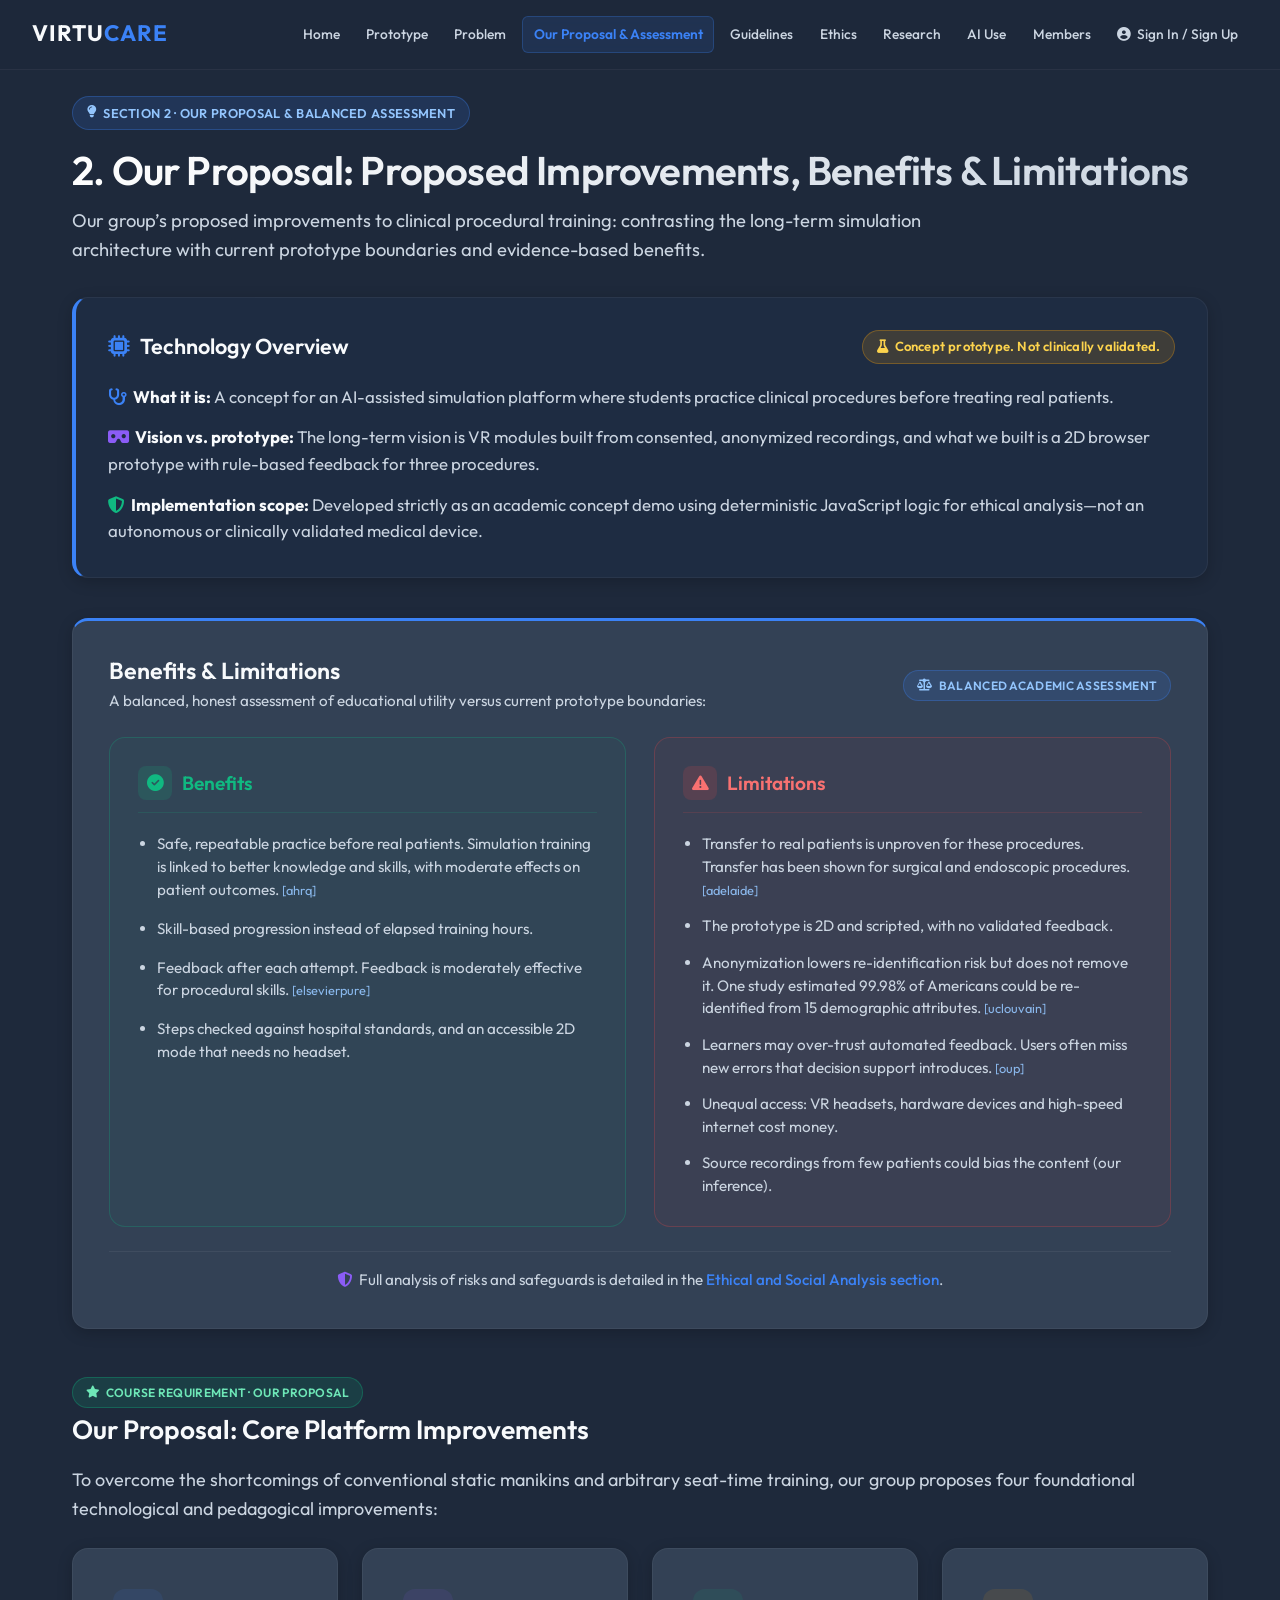
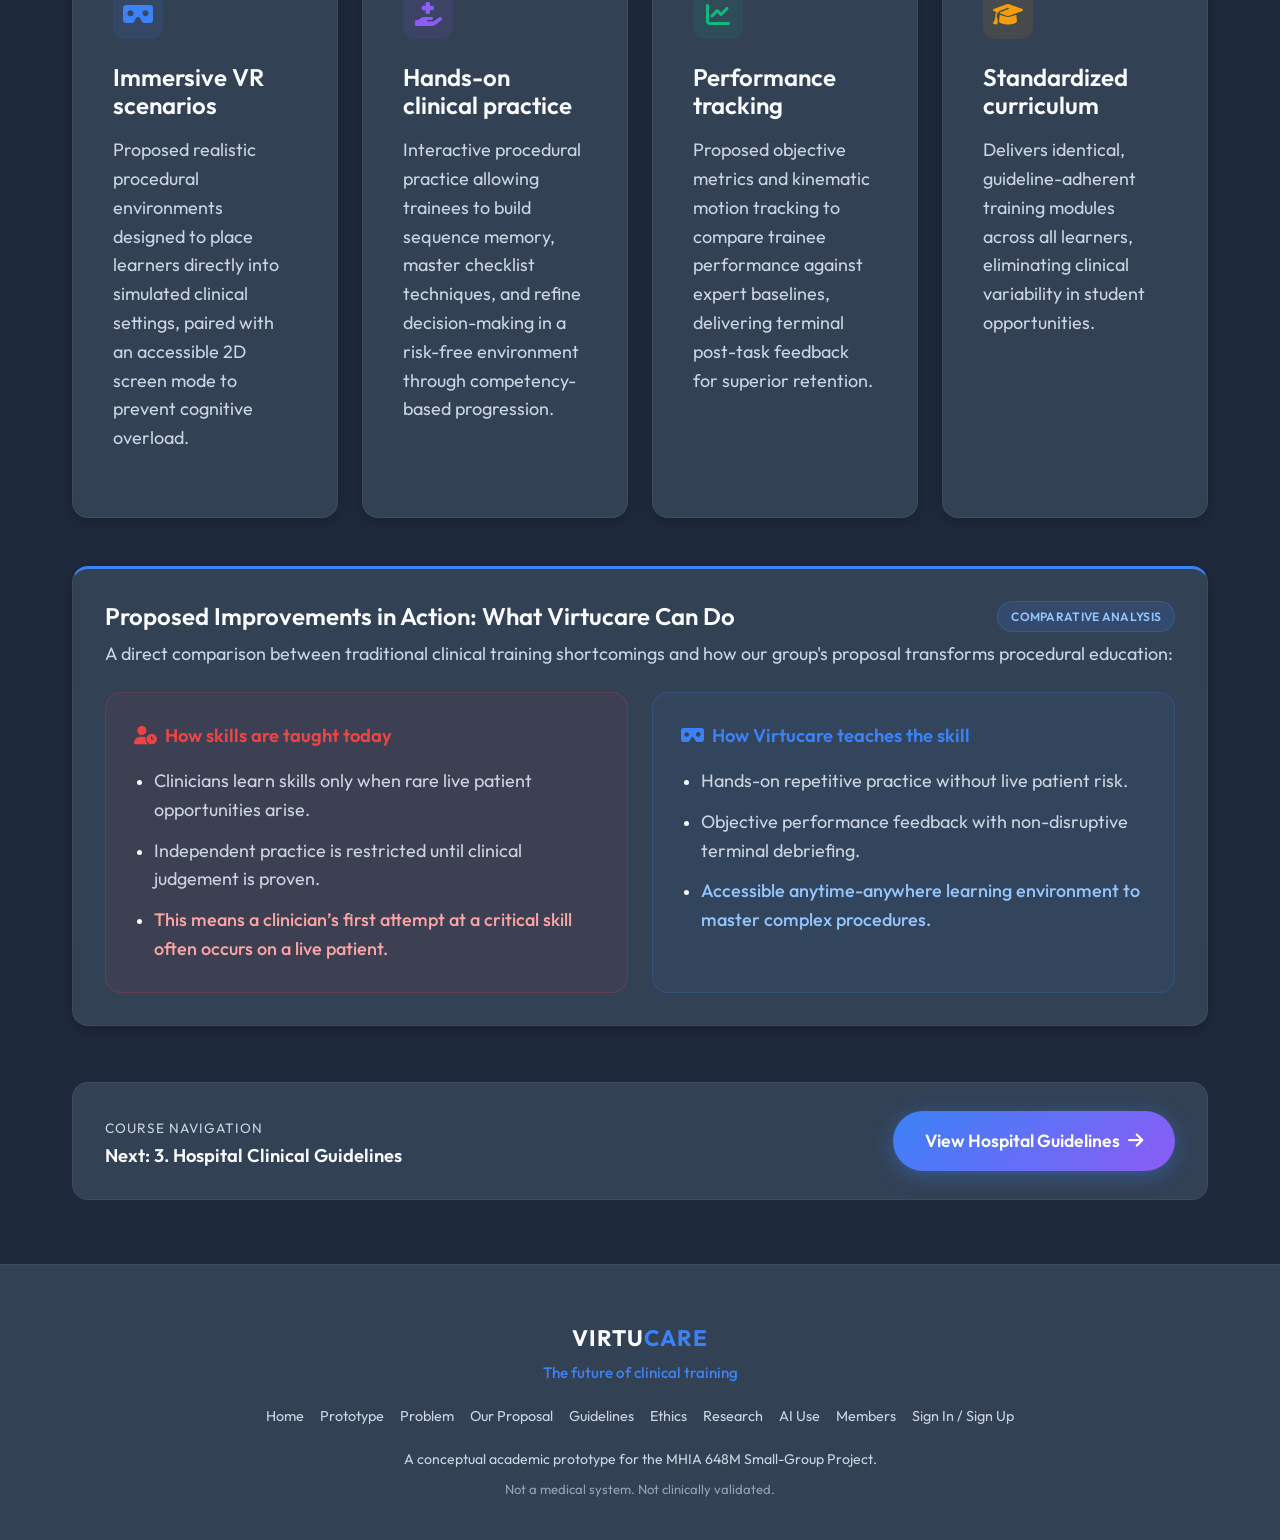
==== commit 706a5c08: "roles update" ====
--- a/pages/benefits-limitations.html
+++ b/pages/benefits-limitations.html
@@ -18,11 +18,11 @@
     <div class="container section" style="padding-top: 6rem; min-height: 80vh;">
       <div style="margin-bottom: 2rem;">
         <span class="research-badge research-badge-blue" style="font-size: 0.8rem; padding: 0.35rem 0.85rem; margin-bottom: 1rem; display: inline-flex; align-items: center; gap: 0.4rem;">
-          <i class="fas fa-balance-scale"></i> Section 2 · Technology Overview &amp; Honest Assessment
+          <i class="fas fa-lightbulb"></i> Section 2 · Our Proposal &amp; Balanced Assessment
         </span>
-        <h1 style="font-size: 2.5rem; margin-bottom: 0.75rem;">2. Technology Overview, Benefits and Limitations</h1>
+        <h1 style="font-size: 2.5rem; margin-bottom: 0.75rem;">2. Our Proposal: Proposed Improvements, Benefits &amp; Limitations</h1>
         <p class="lede" style="color: var(--text-muted); font-size: 1.15rem; max-width: 900px; line-height: 1.6;">
-          A transparent, academically grounded overview of the Virtucare simulation concept, contrasting long-term educational capabilities with current prototype boundaries.
+          Our group’s proposed improvements to clinical procedural training: contrasting the long-term simulation architecture with current prototype boundaries and evidence-based benefits.
         </p>
       </div>
 
@@ -124,9 +124,16 @@
         </div>
       </div>
 
-      <!-- Long-term Platform Architecture -->
-      <h3 style="margin-bottom: 0.75rem; font-size: 1.4rem;">Proposed Platform Architecture</h3>
-      <p style="color: var(--text-muted); margin-bottom: 1.5rem;">The long-term Virtucare system is conceptualized around four core educational categories:</p>
+      <!-- Long-term Platform Architecture (Our Proposal) -->
+      <div style="margin-bottom: 1.25rem; display: flex; align-items: center; justify-content: space-between; flex-wrap: wrap; gap: 0.75rem;">
+        <div>
+          <span class="research-badge research-badge-green" style="font-size: 0.75rem; margin-bottom: 0.4rem; display: inline-flex; align-items: center; gap: 0.35rem;">
+            <i class="fas fa-star"></i> Course Requirement · Our Proposal
+          </span>
+          <h2 style="margin: 0; font-size: 1.65rem;">Our Proposal: Core Platform Improvements</h2>
+        </div>
+      </div>
+      <p style="color: var(--text-muted); margin-bottom: 1.5rem;">To overcome the shortcomings of conventional static manikins and arbitrary seat-time training, our group proposes four foundational technological and pedagogical improvements:</p>
 
       <div class="grid-4" style="gap: 1.5rem; margin-bottom: 3rem;">
         <div class="card">
@@ -153,8 +160,11 @@
 
       <!-- Traditional Training vs. Virtucare Comparison -->
       <div class="card" style="border-top: 3px solid var(--primary); padding: 2rem;">
-        <h3 style="margin-bottom: 0.5rem;">What Virtucare Can Do</h3>
-        <p style="color: var(--text-muted); margin-bottom: 1.5rem;">A direct comparison between traditional clinical training and how Virtucare transforms procedural education:</p>
+        <div style="display: flex; align-items: center; justify-content: space-between; flex-wrap: wrap; gap: 0.5rem; margin-bottom: 0.5rem;">
+          <h3 style="margin: 0;">Proposed Improvements in Action: What Virtucare Can Do</h3>
+          <span class="research-badge research-badge-blue" style="font-size: 0.75rem;">Comparative Analysis</span>
+        </div>
+        <p style="color: var(--text-muted); margin-bottom: 1.5rem;">A direct comparison between traditional clinical training shortcomings and how our group's proposal transforms procedural education:</p>
         <div class="grid-2" style="gap: 1.5rem;">
           <div style="background: rgba(239, 68, 68, 0.05); padding: 1.75rem; border-radius: var(--radius); border: 1px solid rgba(239, 68, 68, 0.2);">
             <p style="color: var(--danger); font-weight: 600; font-size: 1.15rem; margin-bottom: 1rem;"><i class="fas fa-user-clock" style="margin-right: 0.5rem;"></i>How skills are taught today</p>
